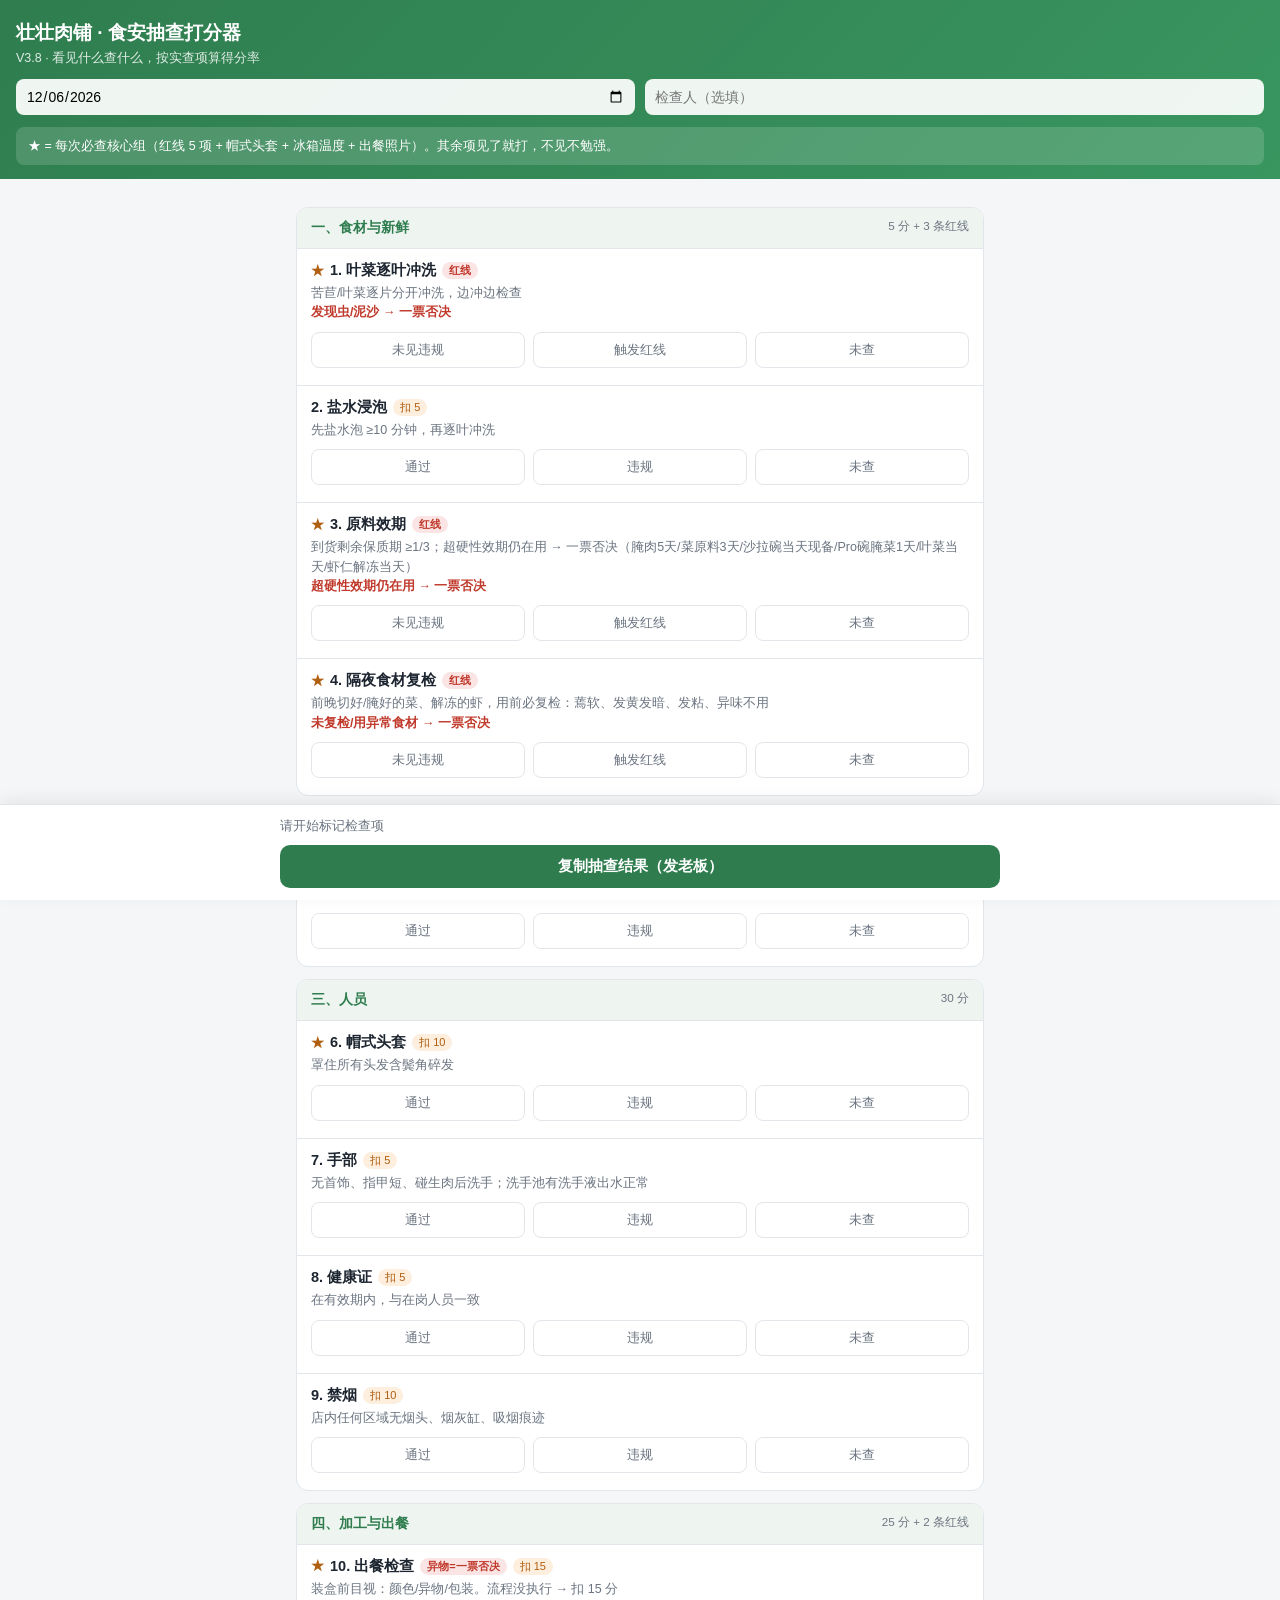
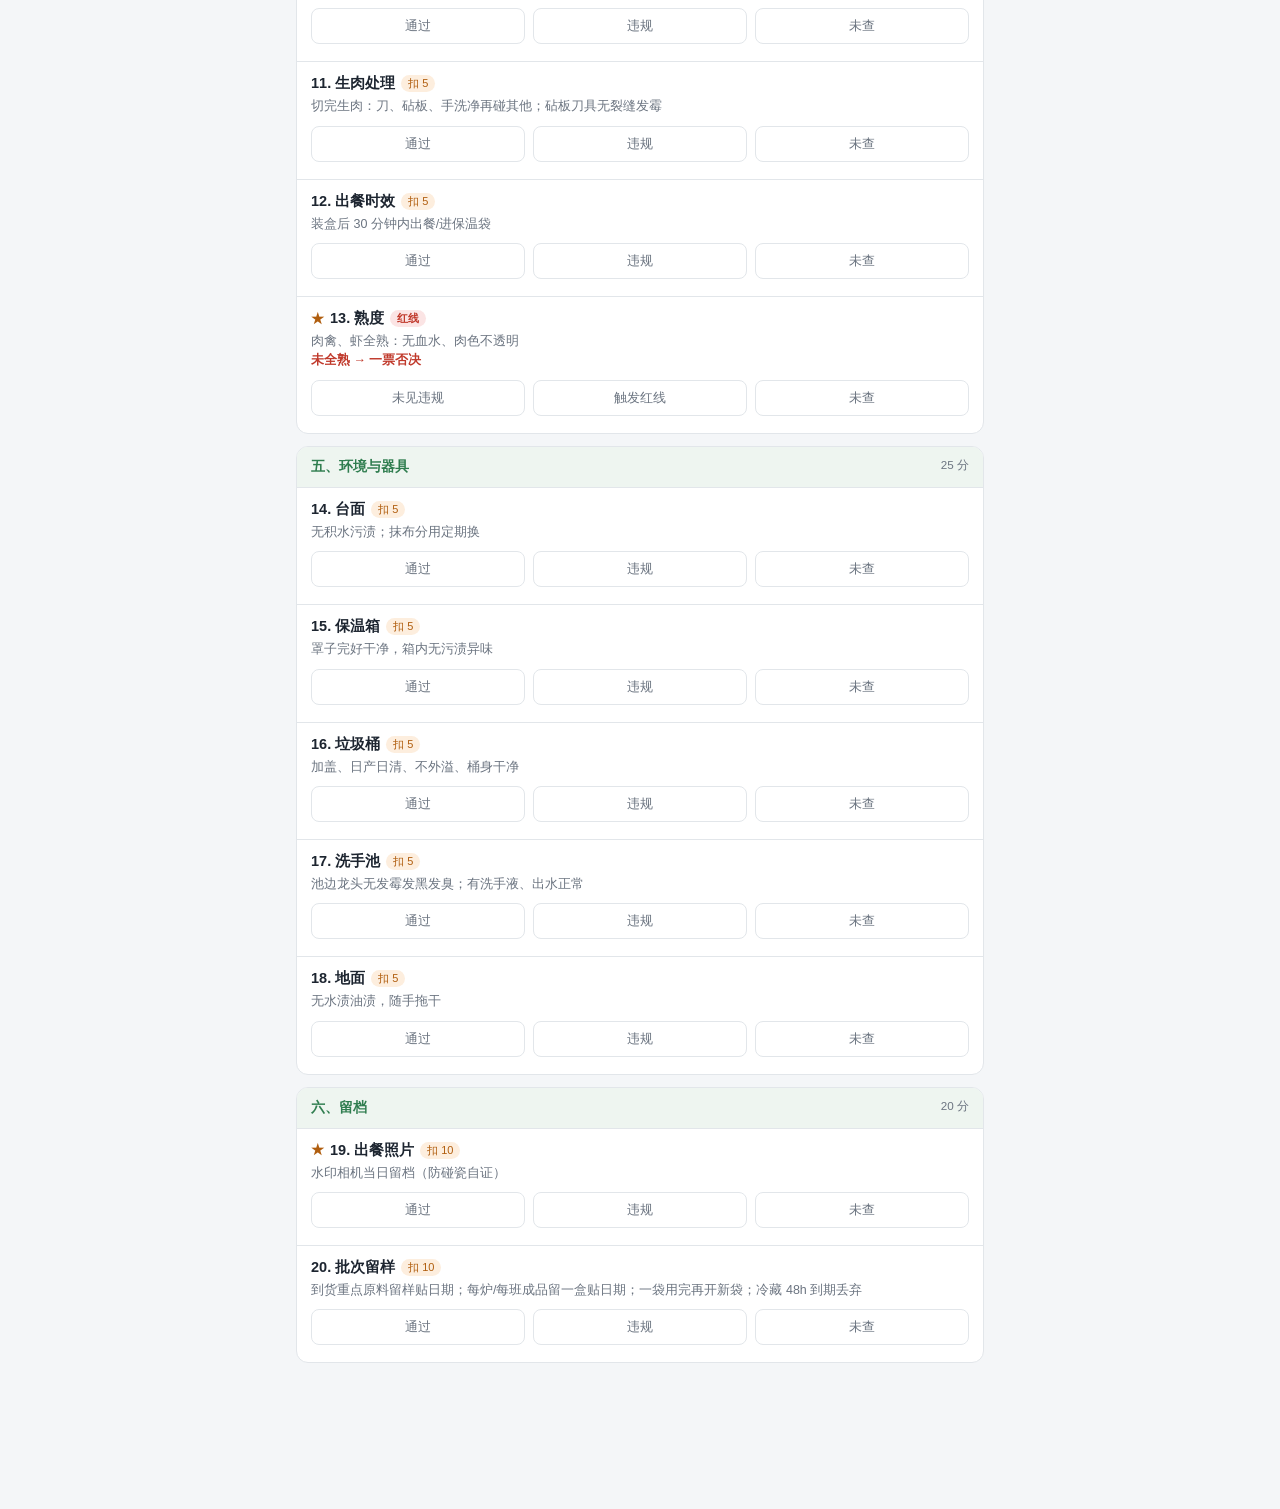
==== audit.html @ 0121dd6d "feat: audit scoring tool" ====
<!DOCTYPE html>
<html lang="zh-CN">
<head>
<meta charset="UTF-8">
<meta name="viewport" content="width=device-width, initial-scale=1.0, viewport-fit=cover">
<title>壮壮肉铺 · 食安抽查打分器</title>
<style>
:root{--primary:#2f7d4f;--red:#c0392b;--bg:#f4f6f8;--card:#fff;--border:#e2e6ea;--gray:#6b7480;--dark:#1d2530;--amber:#b8860b;}
*{box-sizing:border-box;margin:0;padding:0;font-family:-apple-system,BlinkMacSystemFont,"PingFang SC","Microsoft YaHei",sans-serif;}
body{background:var(--bg);color:var(--dark);padding-bottom:130px;}
.wrap{max-width:720px;margin:0 auto;padding:16px;}
header{padding:20px 16px 14px;background:linear-gradient(135deg,#2f7d4f,#39965f);color:#fff;}
header h1{font-size:19px;font-weight:600;}
header p{font-size:12.5px;opacity:.85;margin-top:4px;}
.meta{display:flex;gap:10px;margin-top:12px;}
.meta input{flex:1;padding:9px 10px;border:none;border-radius:8px;font-size:14px;background:rgba(255,255,255,.92);}
.core-tip{margin:12px 0 0;padding:9px 12px;border-radius:8px;background:rgba(255,255,255,.15);font-size:12.5px;line-height:1.6;}
.sec{background:var(--card);border-radius:12px;margin-top:12px;overflow:hidden;border:1px solid var(--border);}
.sec-title{padding:11px 14px;font-size:14px;font-weight:600;background:#eef5f0;color:var(--primary);display:flex;justify-content:space-between;}
.sec-title small{font-weight:400;color:var(--gray);}
.item{padding:12px 14px;border-top:1px solid var(--border);}
.item-name{font-size:14.5px;font-weight:600;display:flex;align-items:center;gap:6px;flex-wrap:wrap;}
.pt{font-size:11px;padding:1px 7px;border-radius:10px;background:#e8edf1;color:var(--gray);font-weight:400;}
.pt.big{background:#fdeede;color:#b05e0f;}
.red-tag{font-size:11px;padding:1px 7px;border-radius:10px;background:#fbe4e4;color:var(--red);font-weight:600;}
.star{color:#b05e0f;font-size:13px;}
.std{font-size:12.5px;color:var(--gray);margin-top:4px;line-height:1.55;}
.btns{display:flex;gap:8px;margin-top:9px;}
.btns button{flex:1;padding:8px 0;border-radius:8px;border:1.5px solid var(--border);background:#fff;font-size:13px;color:var(--gray);}
.btns button.on-pass{border-color:var(--primary);background:#e9f5ee;color:var(--primary);font-weight:600;}
.btns button.on-fail{border-color:var(--red);background:#fdecec;color:var(--red);font-weight:600;}
.btns button.on-skip{border-color:#4a5566;background:#4a5566;color:#fff;font-weight:600;}
.ded-list{margin-top:5px;font-size:12.5px;color:var(--red);line-height:1.5;}
.bar{position:fixed;left:0;right:0;bottom:0;background:#fff;border-top:1px solid var(--border);box-shadow:0 -4px 16px rgba(0,0,0,.07);padding:12px 16px calc(12px + env(safe-area-inset-bottom));}
.bar-in{max-width:720px;margin:0 auto;}
.stats{display:flex;gap:16px;align-items:baseline;flex-wrap:wrap;font-size:13px;color:var(--gray);}
.rate{font-size:26px;font-weight:700;color:var(--dark);}
.grade{font-size:13px;font-weight:600;padding:3px 10px;border-radius:8px;background:#e8edf1;}
.grade.g-ok{background:#e9f5ee;color:var(--primary);}
.grade.g-pass{background:#fdeede;color:#b05e0f;}
.grade.g-bad{background:#fdecec;color:var(--red);}
.copybtn{margin-top:10px;width:100%;padding:12px;border:none;border-radius:10px;background:var(--primary);color:#fff;font-size:15px;font-weight:600;}
.copybtn:active{transform:scale(.99);}
.toast{position:fixed;left:50%;bottom:150px;transform:translateX(-50%);background:rgba(29,37,48,.9);color:#fff;font-size:13px;padding:9px 18px;border-radius:20px;opacity:0;transition:opacity .25s;pointer-events:none;}
.toast.show{opacity:1;}
.rule{font-size:12px;color:var(--gray);margin-top:2px;}
</style>
</head>
<body>
<header>
  <h1>壮壮肉铺 · 食安抽查打分器</h1>
  <p>V3.8 · 看见什么查什么，按实查项算得分率</p>
  <div class="meta">
    <input id="m-date" type="date">
    <input id="m-name" placeholder="检查人（选填）">
  </div>
  <div class="core-tip">★ = 每次必查核心组（红线 5 项 + 帽式头套 + 冰箱温度 + 出餐照片）。其余项见了就打，不见不勉强。</div>
</header>
<div class="wrap" id="list"></div>
<div class="bar"><div class="bar-in">
  <div class="stats" id="stats">请开始标记检查项</div>
  <button class="copybtn" id="copy">复制抽查结果（发老板）</button>
</div></div>
<div class="toast" id="toast">已复制</div>
<script>
const CORE = new Set([1,3,4,6,10,13,19]);
const DATA = [
 {sec:'一、食材与新鲜',sum:'5 分 + 3 条红线',items:[
  {no:1,name:'叶菜逐叶冲洗',std:'苦苣/叶菜逐片分开冲洗，边冲边检查',pts:0,red:true,redDesc:'发现虫/泥沙 → 一票否决'},
  {no:2,name:'盐水浸泡',std:'先盐水泡 ≥10 分钟，再逐叶冲洗',pts:5},
  {no:3,name:'原料效期',std:'到货剩余保质期 ≥1/3；超硬性效期仍在用 → 一票否决（腌肉5天/菜原料3天/沙拉碗当天现备/Pro碗腌菜1天/叶菜当天/虾仁解冻当天）',pts:0,red:true,redDesc:'超硬性效期仍在用 → 一票否决'},
  {no:4,name:'隔夜食材复检',std:'前晚切好/腌好的菜、解冻的虾，用前必复检：蔫软、发黄发暗、发粘、异味不用',pts:0,red:true,redDesc:'未复检/用异常食材 → 一票否决'},
 ]},
 {sec:'二、储存',sum:'5 分',items:[
  {no:5,name:'冰箱温度',std:'冷藏 0~4°C，冷冻 ≤-18°C，现场实测',pts:5},
 ]},
 {sec:'三、人员',sum:'30 分',items:[
  {no:6,name:'帽式头套',std:'罩住所有头发含鬓角碎发',pts:10},
  {no:7,name:'手部',std:'无首饰、指甲短、碰生肉后洗手；洗手池有洗手液出水正常',pts:5},
  {no:8,name:'健康证',std:'在有效期内，与在岗人员一致',pts:5},
  {no:9,name:'禁烟',std:'店内任何区域无烟头、烟灰缸、吸烟痕迹',pts:10},
 ]},
 {sec:'四、加工与出餐',sum:'25 分 + 2 条红线',items:[
  {no:10,name:'出餐检查',std:'装盒前目视：颜色/异物/包装。流程没执行 → 扣 15 分',pts:15,redLabel:'异物=一票否决'},
  {no:11,name:'生肉处理',std:'切完生肉：刀、砧板、手洗净再碰其他；砧板刀具无裂缝发霉',pts:5},
  {no:12,name:'出餐时效',std:'装盒后 30 分钟内出餐/进保温袋',pts:5},
  {no:13,name:'熟度',std:'肉禽、虾全熟：无血水、肉色不透明',pts:0,red:true,redDesc:'未全熟 → 一票否决'},
 ]},
 {sec:'五、环境与器具',sum:'25 分',items:[
  {no:14,name:'台面',std:'无积水污渍；抹布分用定期换',pts:5},
  {no:15,name:'保温箱',std:'罩子完好干净，箱内无污渍异味',pts:5},
  {no:16,name:'垃圾桶',std:'加盖、日产日清、不外溢、桶身干净',pts:5},
  {no:17,name:'洗手池',std:'池边龙头无发霉发黑发臭；有洗手液、出水正常',pts:5},
  {no:18,name:'地面',std:'无水渍油渍，随手拖干',pts:5},
 ]},
 {sec:'六、留档',sum:'20 分',items:[
  {no:19,name:'出餐照片',std:'水印相机当日留档（防碰瓷自证）',pts:10},
  {no:20,name:'批次留样',std:'到货重点原料留样贴日期；每炉/每班成品留一盒贴日期；一袋用完再开新袋；冷藏 48h 到期丢弃',pts:10,dedNote:'缺生样 -10 / 缺熟样 -10'},
 ]},
];
const state = {}; // no -> 'pass'|'fail'|'skip'   红线项 fail = 触发红线
DATA.forEach(s=>s.items.forEach(i=>state[i.no]=null));
const listEl = document.getElementById('list');
DATA.forEach(sec=>{
  const box = document.createElement('div'); box.className='sec';
  box.innerHTML = `<div class="sec-title"><span>${sec.sec}</span><small>${sec.sum}</small></div>`;
  sec.items.forEach(it=>{
    const d = document.createElement('div'); d.className='item';
    d.innerHTML = `
      <div class="item-name">${CORE.has(it.no)?'<span class="star">★</span>':''}${it.no}. ${it.name}
        ${it.red?'<span class="red-tag">红线</span>':''}${it.redLabel?`<span class="red-tag">${it.redLabel}</span>`:''}
        ${it.pts?`<span class="pt big">扣 ${it.pts}</span>`:''}
      </div>
      <div class="std">${it.std}${it.redDesc?`<br><b style="color:var(--red)">${it.redDesc}</b>`:''}</div>
      <div class="btns" data-no="${it.no}">
        <button data-v="pass">${it.red?'未见违规':'通过'}</button>
        <button data-v="fail">${it.red?'触发红线':'违规'}</button>
        <button data-v="skip">未查</button>
      </div>
      <div class="ded-list" id="ded-${it.no}"></div>`;
    box.appendChild(d);
  });
  listEl.appendChild(box);
});
document.querySelectorAll('.item').forEach(item=>{
  const no = +item.querySelector('.btns').dataset.no;
  const btns = item.querySelectorAll('.btns button');
  btns.forEach(b=>b.addEventListener('click',()=>{
    const v = b.dataset.v;
    state[no] = (state[no]===v) ? null : v;
    btns.forEach(x=>x.classList.remove('on-pass','on-fail','on-skip'));
    if(state[no]) b.classList.add(state[no]==='pass'?'on-pass':state[no]==='fail'?'on-fail':'on-skip');
    calc();
  }));
});
const allItems = DATA.flatMap(s=>s.items);
function findItem(no){return allItems.find(i=>i.no===no);}
function calc(){
  let earns=0, ded=0, checked=0, fails=[], redHit=null;
  allItems.forEach(it=>{
    const st = state[it.no];
    if(st==='pass'){checked++;}
    else if(st==='fail'){
      checked++;
      if(it.red){redHit = it.redDesc || (it.no===10?'餐品中发现异物 → 一票否决':'');}
      else{earns+=it.pts;ded+=it.pts;fails.push(`${it.no}.${it.name} -${it.pts}`);}
      const box=document.getElementById('ded-'+it.no); if(box) box.textContent = it.red?(it.redDesc||'触发红线'):(it.dedNote||(`扣 ${it.pts} 分`)); else if(box)box.textContent='';
    } else if(st==='skip'){checked++;}
    else {const box=document.getElementById('ded-'+it.no); if(box) box.textContent='';}
    if(st==='pass'||st==='skip'){const box=document.getElementById('ded-'+it.no); if(box) box.textContent='';}
    if(st==='pass' && !it.red) earns += it.pts;
  });
  const coreMissing = [...CORE].filter(no=>!state[no]).length;
  const st = document.getElementById('stats');
  if(checked===0){st.innerHTML='请开始标记检查项';return;}
  let rate, grade, gcls;
  if(redHit){rate=0;grade='触发红线：停业整改';gcls='g-bad';}
  else if(earns===0){st.innerHTML='当前实查项均为红线项，请再查一些计分项';return;}
  else{
    rate = (earns-ded)/earns*100;
    grade = rate>=90?'优':rate>=80?'合格':rate>=70?'一周内整改':'停业整改';
    gcls = rate>=90?'g-ok':rate>=80?'g-pass':rate>=70?'g-pass':'g-bad';
  }
  st.innerHTML = `<span class="rate">${rate.toFixed(0)}%</span><span class="grade ${gcls}">${grade}</span>
    <span>实查 ${checked} 项 · 应得 ${earns} · 已扣 ${ded}</span>
    ${coreMissing?`<span style="color:var(--amber)">⚠ 核心组未查 ${coreMissing} 项</span>`:`<span style="color:var(--primary)">核心组已查齐</span>`}`;
  window.__result = {checked,earns,ded,fails,redHit,rate,grade,coreMissing};
}
document.getElementById('copy').addEventListener('click',()=>{
  const r = window.__result;
  if(!r){toast('还没有检查结果');return;}
  const dateEl = document.getElementById('m-date');
  const name = document.getElementById('m-name').value;
  const dt = dateEl.value ? dateEl.value : new Date().toISOString().slice(0,10);
  const lines = [
    '【食安抽查 · 壮壮肉铺】',
    `日期：${dt}` + (name?` · 检查人：${name}`:''),
    `实查：${r.checked} 项（应得 ${r.earns} 分，扣 ${r.ded} 分）`,
  ];
  if(r.redHit) lines.push(`红线触发：${r.redHit}`);
  else if(r.fails.length) lines.push(`扣分项：${r.fails.join('；')}`);
  else lines.push('扣分项：无');
  lines.push(`得分率：${r.rate.toFixed(0)}% → ${r.grade}`);
  if(r.coreMissing) lines.push(`备注：核心组尚有 ${r.coreMissing} 项未查`);
  const text = lines.join('\n');
  if(navigator.clipboard && navigator.clipboard.writeText){
    navigator.clipboard.writeText(text).then(()=>toast('已复制，可粘贴发老板')).catch(()=>fallback(text));
  } else fallback(text);
  function fallback(t){
    const ta=document.createElement('textarea');ta.value=t;document.body.appendChild(ta);ta.select();
    try{document.execCommand('copy');toast('已复制，可粘贴发老板');}catch(e){toast('复制失败，请截图');}
    ta.remove();
  }
});
function toast(s){const t=document.getElementById('toast');t.textContent=s;t.classList.add('show');setTimeout(()=>t.classList.remove('show'),1800);}
document.getElementById('m-date').value = new Date().toISOString().slice(0,10);
calc();
</script>
</body>
</html>
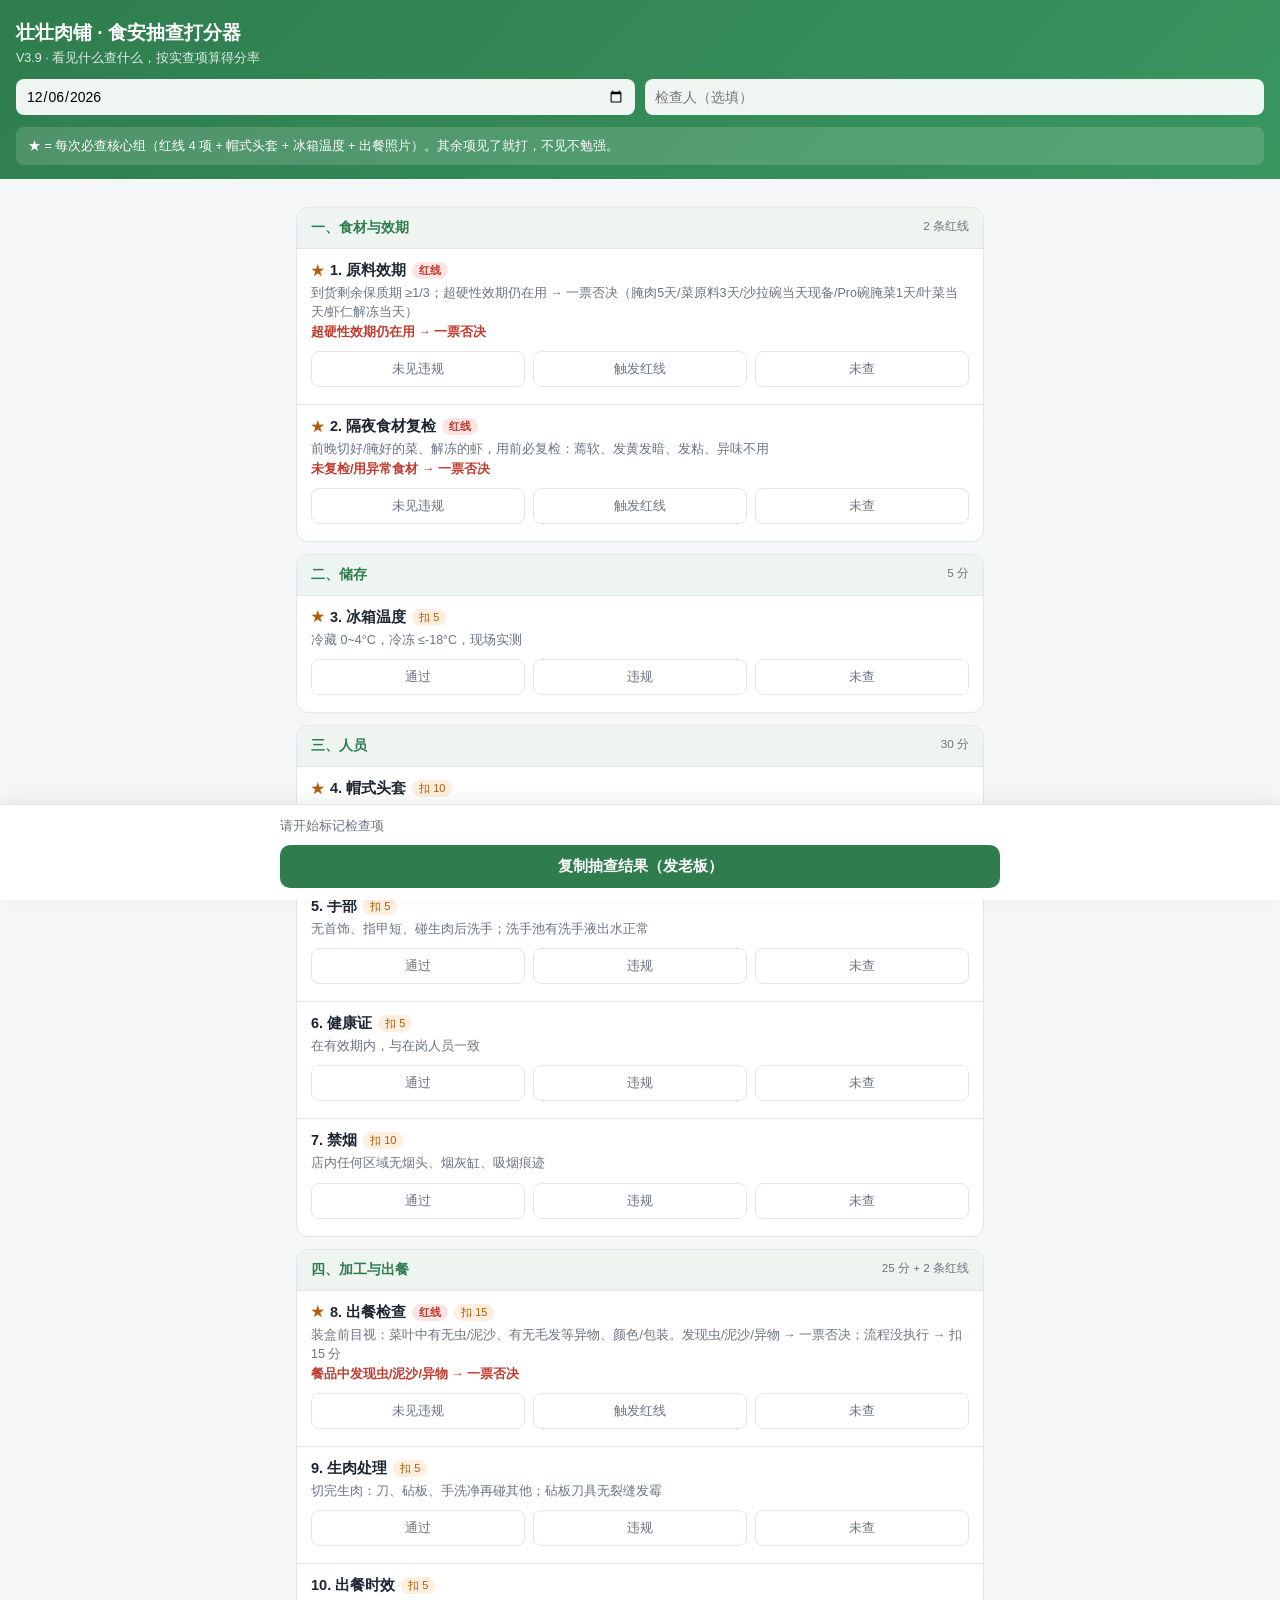
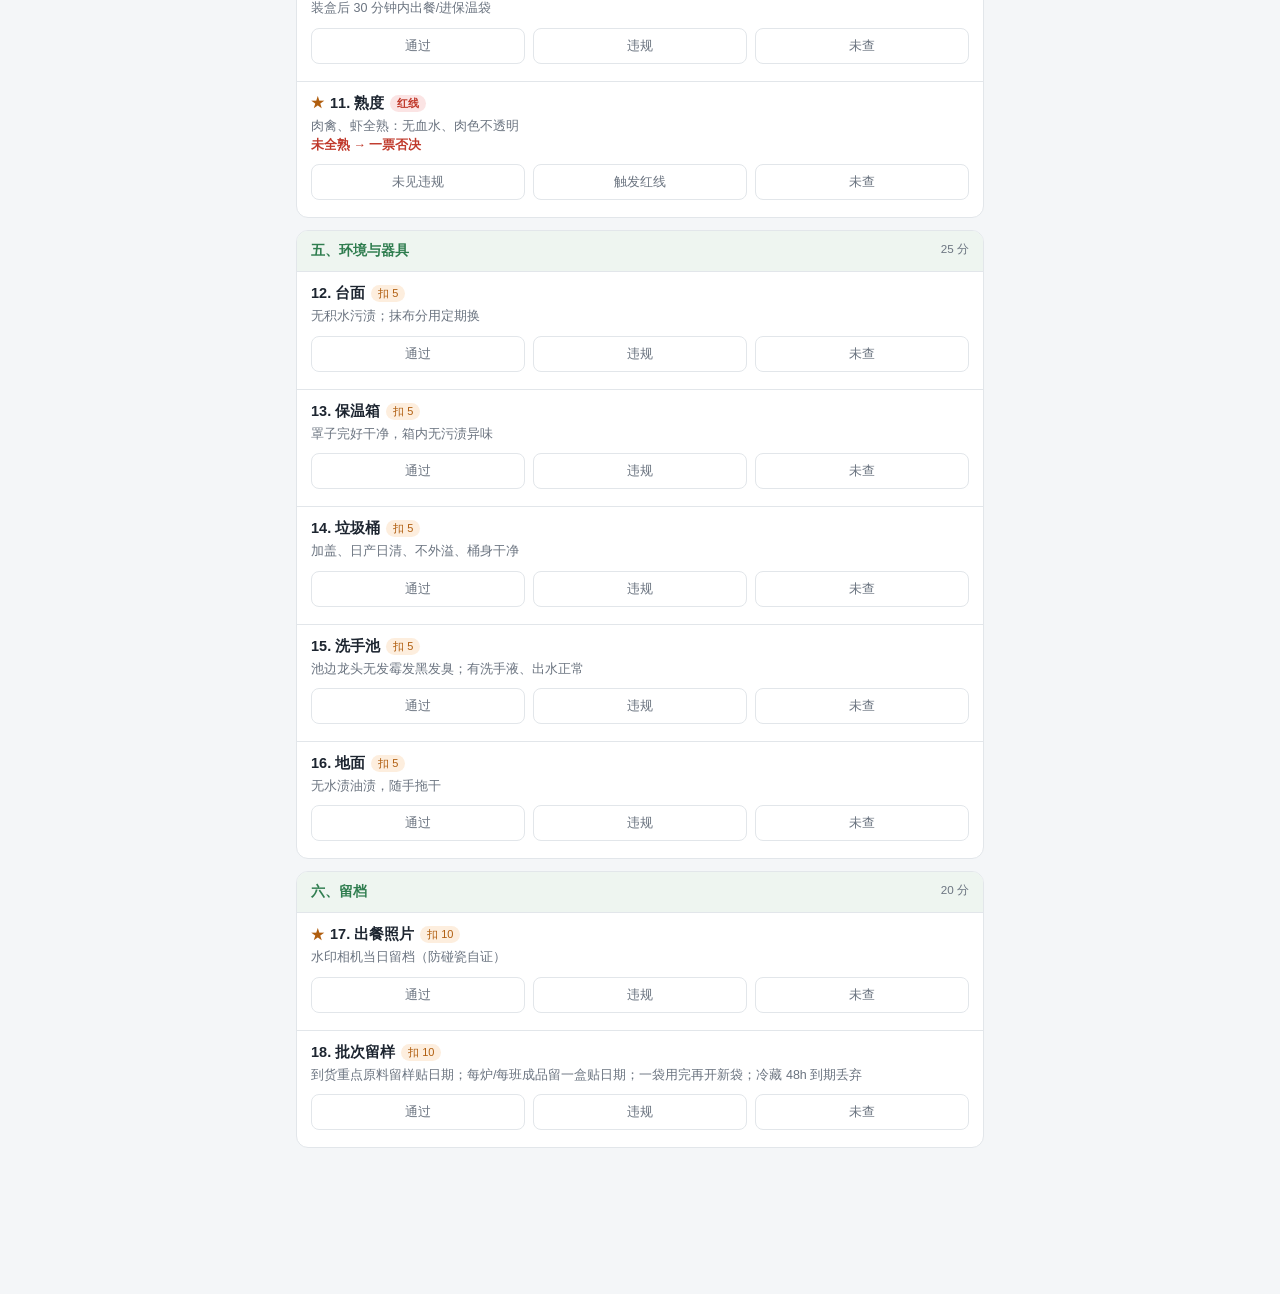
==== commit 09eddf8d: "feat: audit v3.9 merge washing items into serving red line" ====
--- a/audit.html
+++ b/audit.html
@@ -49,12 +49,12 @@
 <body>
 <header>
   <h1>壮壮肉铺 · 食安抽查打分器</h1>
-  <p>V3.8 · 看见什么查什么，按实查项算得分率</p>
+  <p>V3.9 · 看见什么查什么，按实查项算得分率</p>
   <div class="meta">
     <input id="m-date" type="date">
     <input id="m-name" placeholder="检查人（选填）">
   </div>
-  <div class="core-tip">★ = 每次必查核心组（红线 5 项 + 帽式头套 + 冰箱温度 + 出餐照片）。其余项见了就打，不见不勉强。</div>
+  <div class="core-tip">★ = 每次必查核心组（红线 4 项 + 帽式头套 + 冰箱温度 + 出餐照片）。其余项见了就打，不见不勉强。</div>
 </header>
 <div class="wrap" id="list"></div>
 <div class="bar"><div class="bar-in">
@@ -63,39 +63,37 @@
 </div></div>
 <div class="toast" id="toast">已复制</div>
 <script>
-const CORE = new Set([1,3,4,6,10,13,19]);
+const CORE = new Set([1,2,3,4,8,11,17]);
 const DATA = [
- {sec:'一、食材与新鲜',sum:'5 分 + 3 条红线',items:[
-  {no:1,name:'叶菜逐叶冲洗',std:'苦苣/叶菜逐片分开冲洗，边冲边检查',pts:0,red:true,redDesc:'发现虫/泥沙 → 一票否决'},
-  {no:2,name:'盐水浸泡',std:'先盐水泡 ≥10 分钟，再逐叶冲洗',pts:5},
-  {no:3,name:'原料效期',std:'到货剩余保质期 ≥1/3；超硬性效期仍在用 → 一票否决（腌肉5天/菜原料3天/沙拉碗当天现备/Pro碗腌菜1天/叶菜当天/虾仁解冻当天）',pts:0,red:true,redDesc:'超硬性效期仍在用 → 一票否决'},
-  {no:4,name:'隔夜食材复检',std:'前晚切好/腌好的菜、解冻的虾，用前必复检：蔫软、发黄发暗、发粘、异味不用',pts:0,red:true,redDesc:'未复检/用异常食材 → 一票否决'},
+ {sec:'一、食材与效期',sum:'2 条红线',items:[
+  {no:1,name:'原料效期',std:'到货剩余保质期 ≥1/3；超硬性效期仍在用 → 一票否决（腌肉5天/菜原料3天/沙拉碗当天现备/Pro碗腌菜1天/叶菜当天/虾仁解冻当天）',pts:0,red:true,redDesc:'超硬性效期仍在用 → 一票否决'},
+  {no:2,name:'隔夜食材复检',std:'前晚切好/腌好的菜、解冻的虾，用前必复检：蔫软、发黄发暗、发粘、异味不用',pts:0,red:true,redDesc:'未复检/用异常食材 → 一票否决'},
  ]},
  {sec:'二、储存',sum:'5 分',items:[
-  {no:5,name:'冰箱温度',std:'冷藏 0~4°C，冷冻 ≤-18°C，现场实测',pts:5},
+  {no:3,name:'冰箱温度',std:'冷藏 0~4°C，冷冻 ≤-18°C，现场实测',pts:5},
  ]},
  {sec:'三、人员',sum:'30 分',items:[
-  {no:6,name:'帽式头套',std:'罩住所有头发含鬓角碎发',pts:10},
-  {no:7,name:'手部',std:'无首饰、指甲短、碰生肉后洗手；洗手池有洗手液出水正常',pts:5},
-  {no:8,name:'健康证',std:'在有效期内，与在岗人员一致',pts:5},
-  {no:9,name:'禁烟',std:'店内任何区域无烟头、烟灰缸、吸烟痕迹',pts:10},
+  {no:4,name:'帽式头套',std:'罩住所有头发含鬓角碎发',pts:10},
+  {no:5,name:'手部',std:'无首饰、指甲短、碰生肉后洗手；洗手池有洗手液出水正常',pts:5},
+  {no:6,name:'健康证',std:'在有效期内，与在岗人员一致',pts:5},
+  {no:7,name:'禁烟',std:'店内任何区域无烟头、烟灰缸、吸烟痕迹',pts:10},
  ]},
  {sec:'四、加工与出餐',sum:'25 分 + 2 条红线',items:[
-  {no:10,name:'出餐检查',std:'装盒前目视：颜色/异物/包装。流程没执行 → 扣 15 分',pts:15,redLabel:'异物=一票否决'},
-  {no:11,name:'生肉处理',std:'切完生肉：刀、砧板、手洗净再碰其他；砧板刀具无裂缝发霉',pts:5},
-  {no:12,name:'出餐时效',std:'装盒后 30 分钟内出餐/进保温袋',pts:5},
-  {no:13,name:'熟度',std:'肉禽、虾全熟：无血水、肉色不透明',pts:0,red:true,redDesc:'未全熟 → 一票否决'},
+  {no:8,name:'出餐检查',std:'装盒前目视：菜叶中有无虫/泥沙、有无毛发等异物、颜色/包装。发现虫/泥沙/异物 → 一票否决；流程没执行 → 扣 15 分',pts:15,red:true,redDesc:'餐品中发现虫/泥沙/异物 → 一票否决'},
+  {no:9,name:'生肉处理',std:'切完生肉：刀、砧板、手洗净再碰其他；砧板刀具无裂缝发霉',pts:5},
+  {no:10,name:'出餐时效',std:'装盒后 30 分钟内出餐/进保温袋',pts:5},
+  {no:11,name:'熟度',std:'肉禽、虾全熟：无血水、肉色不透明',pts:0,red:true,redDesc:'未全熟 → 一票否决'},
  ]},
  {sec:'五、环境与器具',sum:'25 分',items:[
-  {no:14,name:'台面',std:'无积水污渍；抹布分用定期换',pts:5},
-  {no:15,name:'保温箱',std:'罩子完好干净，箱内无污渍异味',pts:5},
-  {no:16,name:'垃圾桶',std:'加盖、日产日清、不外溢、桶身干净',pts:5},
-  {no:17,name:'洗手池',std:'池边龙头无发霉发黑发臭；有洗手液、出水正常',pts:5},
-  {no:18,name:'地面',std:'无水渍油渍，随手拖干',pts:5},
+  {no:12,name:'台面',std:'无积水污渍；抹布分用定期换',pts:5},
+  {no:13,name:'保温箱',std:'罩子完好干净，箱内无污渍异味',pts:5},
+  {no:14,name:'垃圾桶',std:'加盖、日产日清、不外溢、桶身干净',pts:5},
+  {no:15,name:'洗手池',std:'池边龙头无发霉发黑发臭；有洗手液、出水正常',pts:5},
+  {no:16,name:'地面',std:'无水渍油渍，随手拖干',pts:5},
  ]},
  {sec:'六、留档',sum:'20 分',items:[
-  {no:19,name:'出餐照片',std:'水印相机当日留档（防碰瓷自证）',pts:10},
-  {no:20,name:'批次留样',std:'到货重点原料留样贴日期；每炉/每班成品留一盒贴日期；一袋用完再开新袋；冷藏 48h 到期丢弃',pts:10,dedNote:'缺生样 -10 / 缺熟样 -10'},
+  {no:17,name:'出餐照片',std:'水印相机当日留档（防碰瓷自证）',pts:10},
+  {no:18,name:'批次留样',std:'到货重点原料留样贴日期；每炉/每班成品留一盒贴日期；一袋用完再开新袋；冷藏 48h 到期丢弃',pts:10,dedNote:'缺生样 -10 / 缺熟样 -10'},
  ]},
 ];
 const state = {}; // no -> 'pass'|'fail'|'skip'   红线项 fail = 触发红线
@@ -142,7 +140,7 @@
     if(st==='pass'){checked++;}
     else if(st==='fail'){
       checked++;
-      if(it.red){redHit = it.redDesc || (it.no===10?'餐品中发现异物 → 一票否决':'');}
+      if(it.red){redHit = it.redDesc || '触发红线';}
       else{earns+=it.pts;ded+=it.pts;fails.push(`${it.no}.${it.name} -${it.pts}`);}
       const box=document.getElementById('ded-'+it.no); if(box) box.textContent = it.red?(it.redDesc||'触发红线'):(it.dedNote||(`扣 ${it.pts} 分`)); else if(box)box.textContent='';
     } else if(st==='skip'){checked++;}
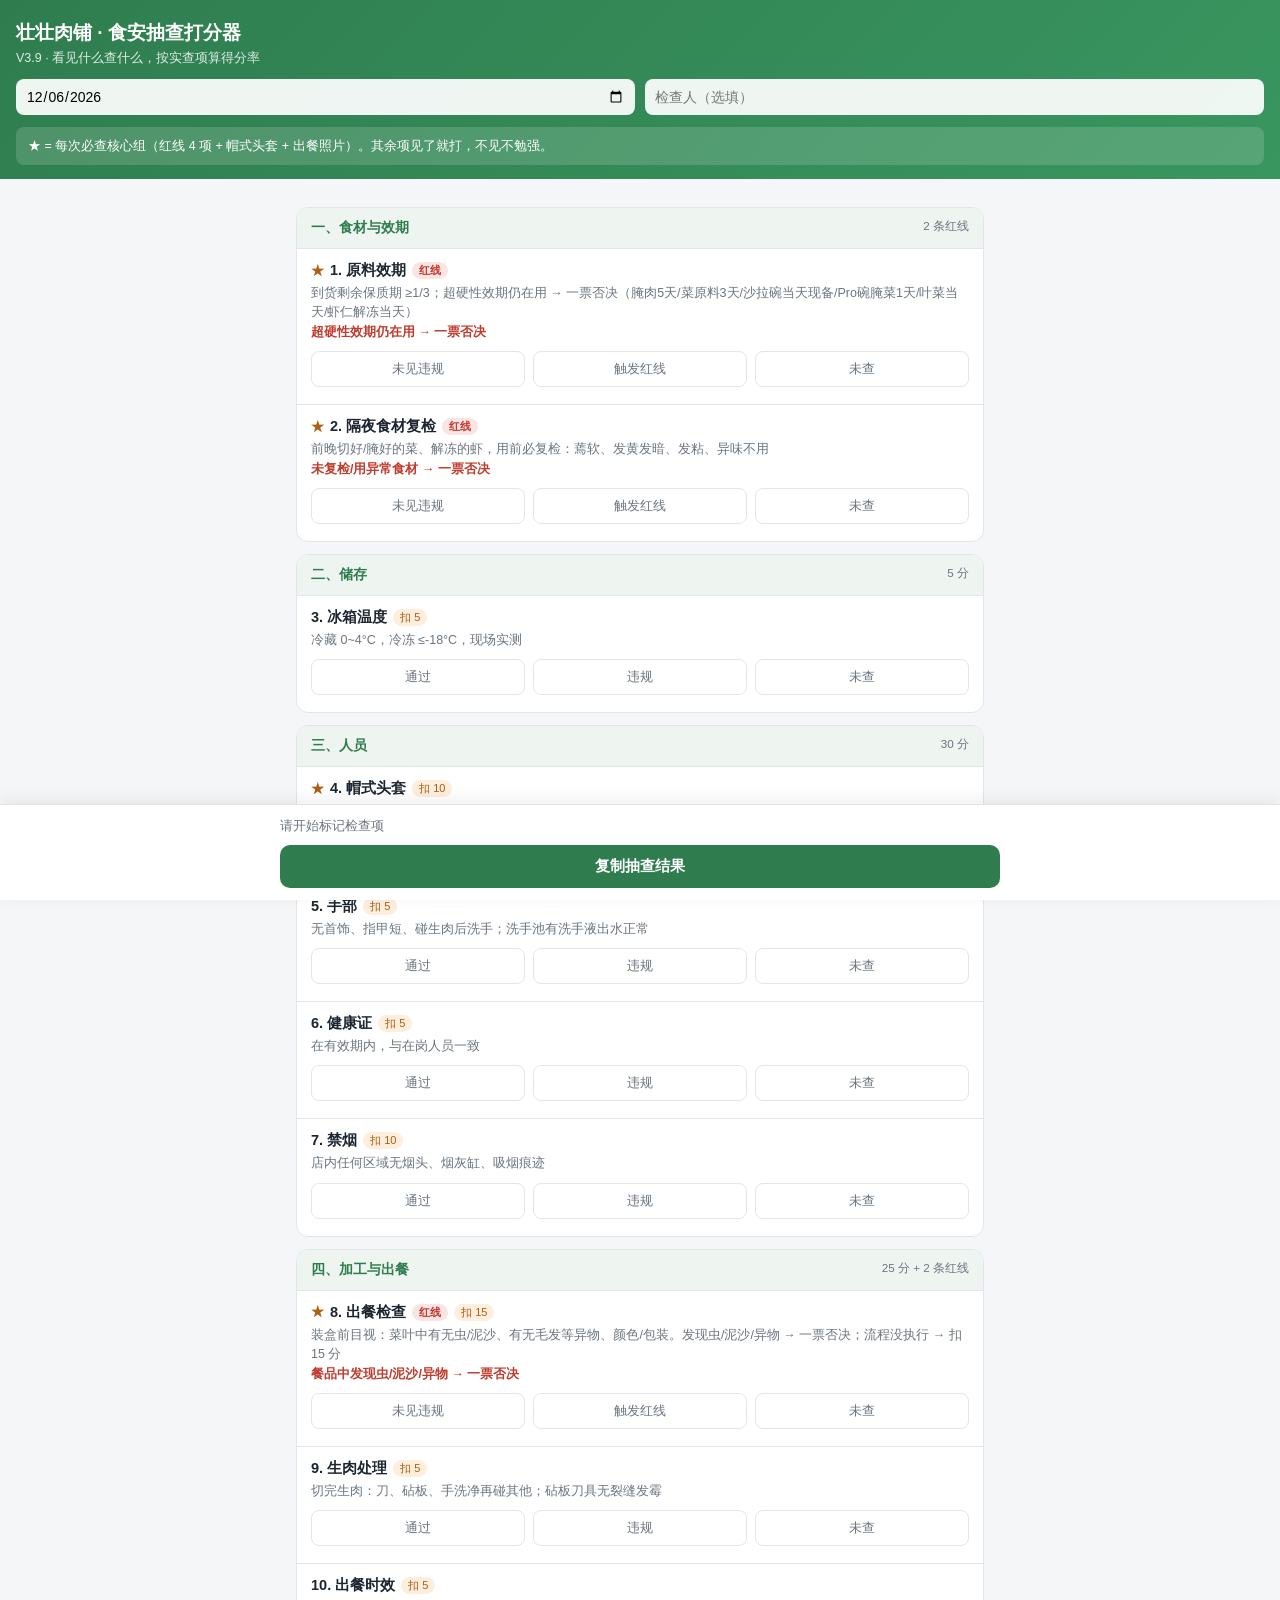
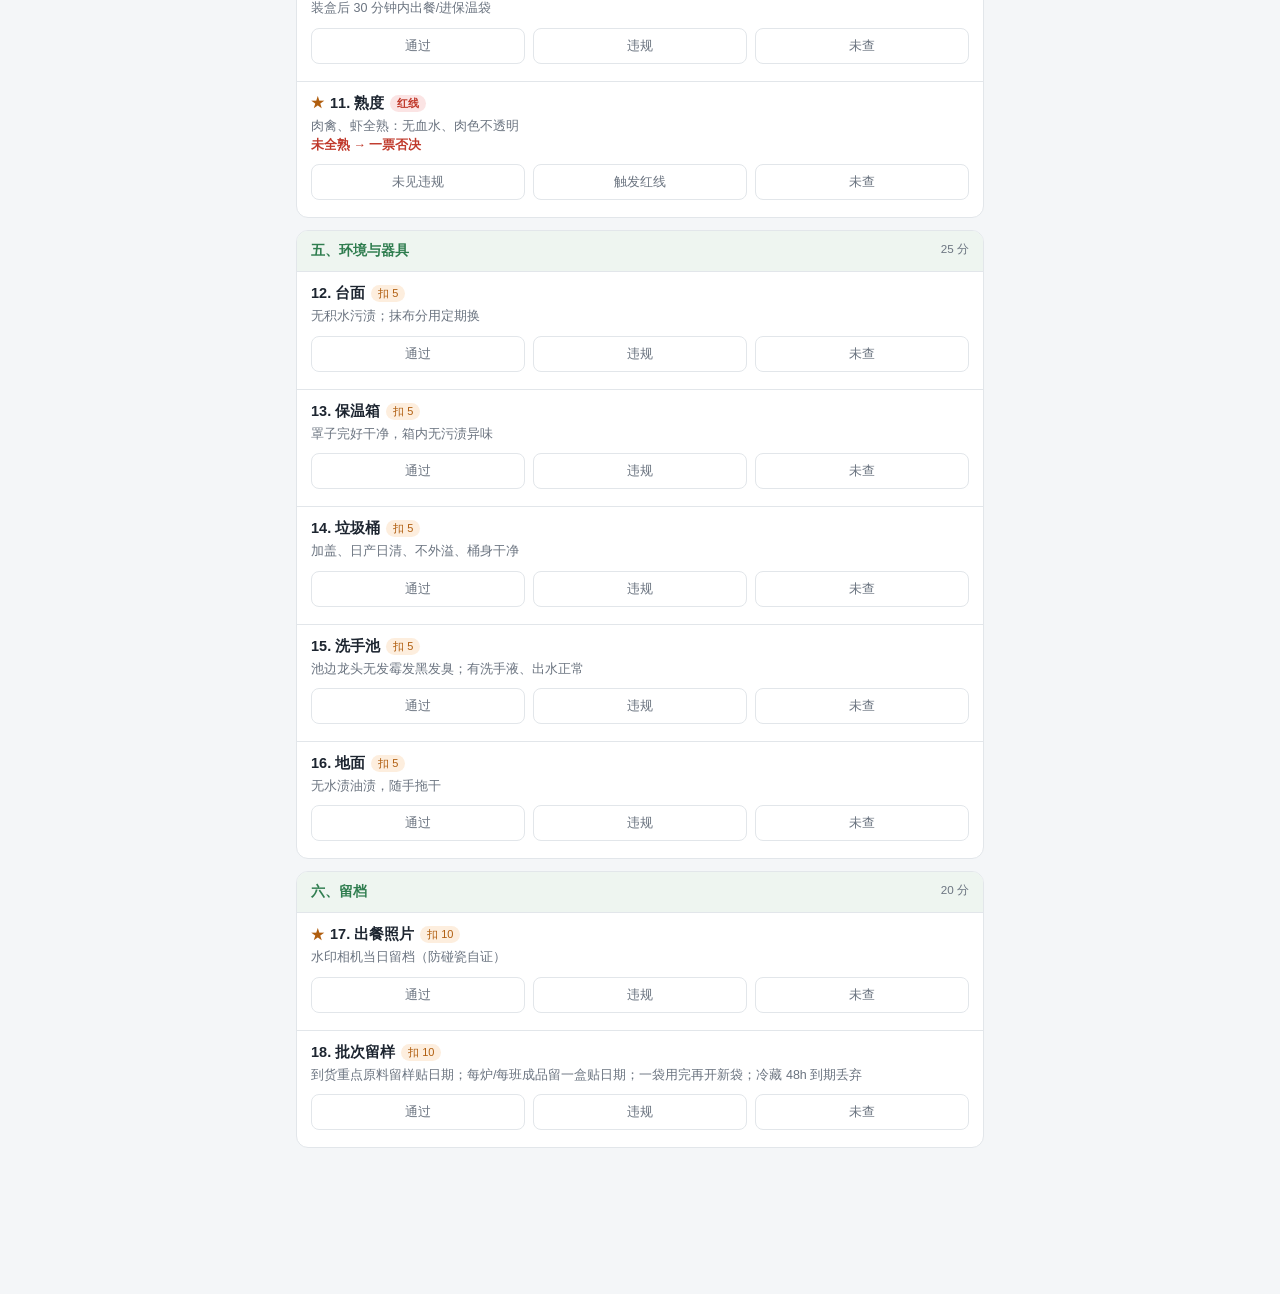
==== commit 2ef98f9e: "fix: fridge temp out of core set; simplify copy button" ====
--- a/audit.html
+++ b/audit.html
@@ -54,16 +54,16 @@
     <input id="m-date" type="date">
     <input id="m-name" placeholder="检查人（选填）">
   </div>
-  <div class="core-tip">★ = 每次必查核心组（红线 4 项 + 帽式头套 + 冰箱温度 + 出餐照片）。其余项见了就打，不见不勉强。</div>
+  <div class="core-tip">★ = 每次必查核心组（红线 4 项 + 帽式头套 + 出餐照片）。其余项见了就打，不见不勉强。</div>
 </header>
 <div class="wrap" id="list"></div>
 <div class="bar"><div class="bar-in">
   <div class="stats" id="stats">请开始标记检查项</div>
-  <button class="copybtn" id="copy">复制抽查结果（发老板）</button>
+  <button class="copybtn" id="copy">复制抽查结果</button>
 </div></div>
 <div class="toast" id="toast">已复制</div>
 <script>
-const CORE = new Set([1,2,3,4,8,11,17]);
+const CORE = new Set([1,2,4,8,11,17]);
 const DATA = [
  {sec:'一、食材与效期',sum:'2 条红线',items:[
   {no:1,name:'原料效期',std:'到货剩余保质期 ≥1/3；超硬性效期仍在用 → 一票否决（腌肉5天/菜原料3天/沙拉碗当天现备/Pro碗腌菜1天/叶菜当天/虾仁解冻当天）',pts:0,red:true,redDesc:'超硬性效期仍在用 → 一票否决'},
@@ -182,11 +182,11 @@
   if(r.coreMissing) lines.push(`备注：核心组尚有 ${r.coreMissing} 项未查`);
   const text = lines.join('\n');
   if(navigator.clipboard && navigator.clipboard.writeText){
-    navigator.clipboard.writeText(text).then(()=>toast('已复制，可粘贴发老板')).catch(()=>fallback(text));
+    navigator.clipboard.writeText(text).then(()=>toast('已复制，可粘贴')).catch(()=>fallback(text));
   } else fallback(text);
   function fallback(t){
     const ta=document.createElement('textarea');ta.value=t;document.body.appendChild(ta);ta.select();
-    try{document.execCommand('copy');toast('已复制，可粘贴发老板');}catch(e){toast('复制失败，请截图');}
+    try{document.execCommand('copy');toast('已复制，可粘贴');}catch(e){toast('复制失败，请截图');}
     ta.remove();
   }
 });
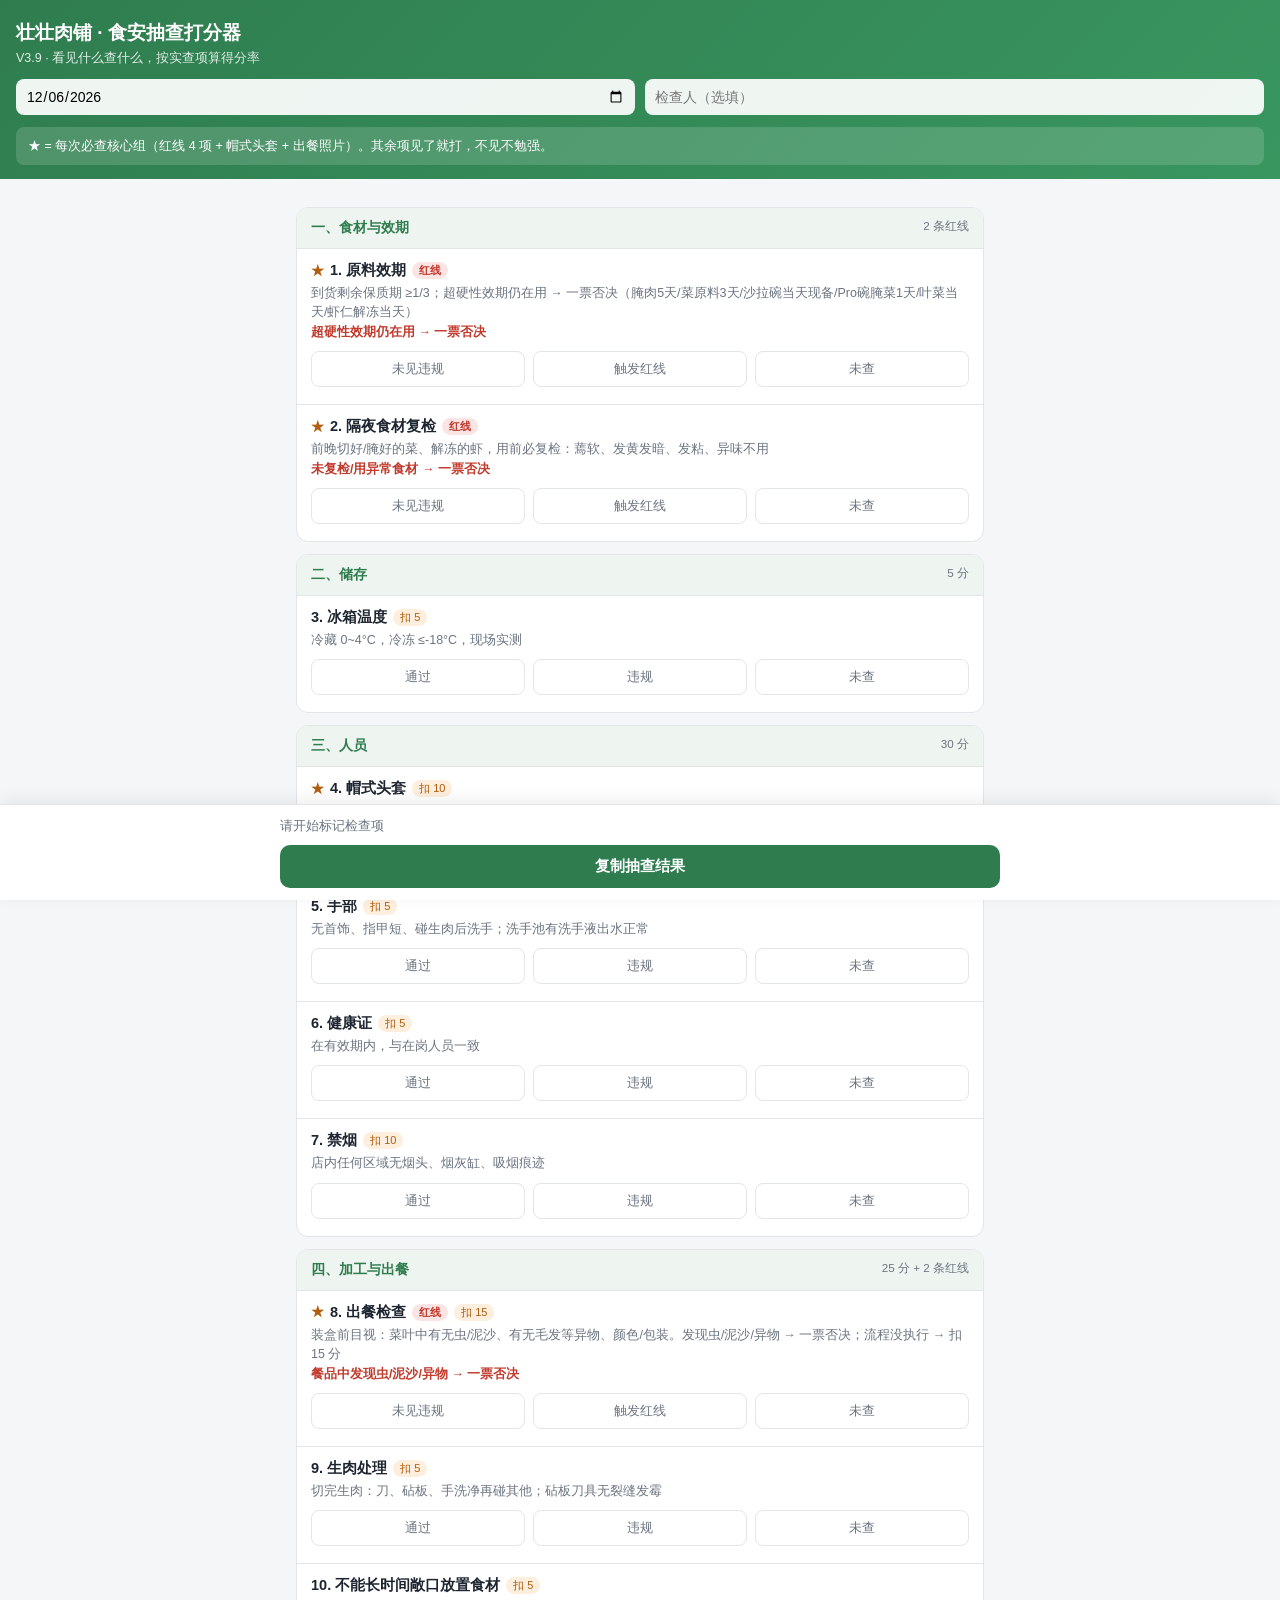
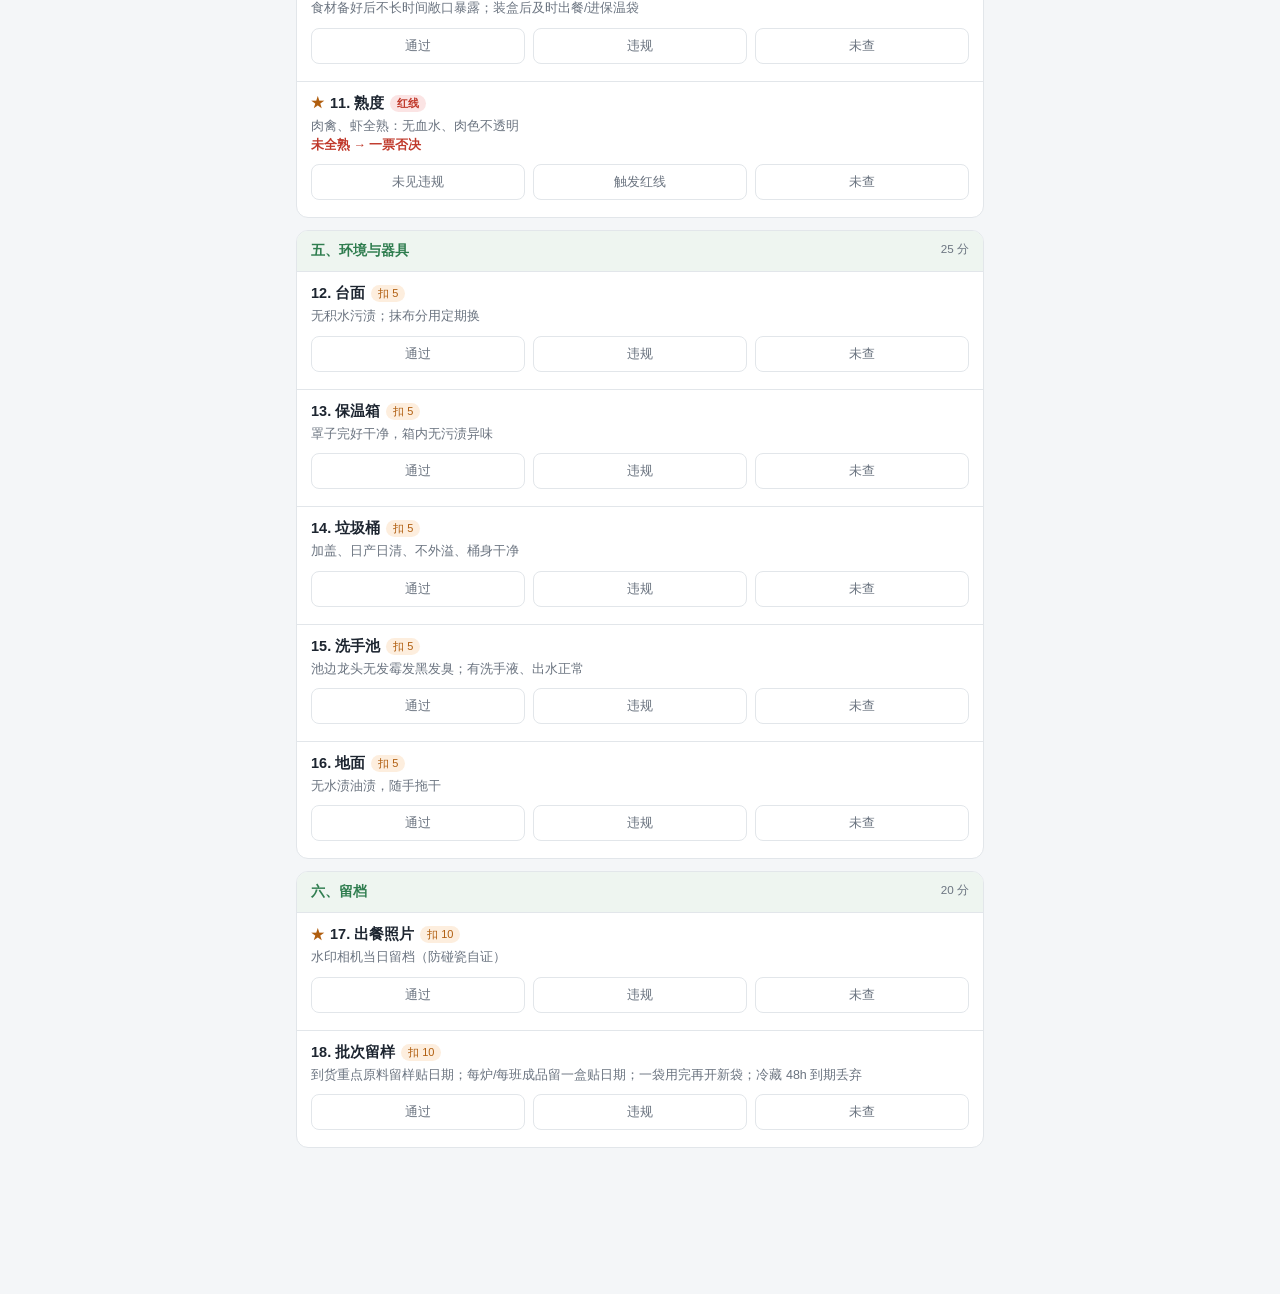
==== commit 747bb056: "fix: item 10 rename to no long open-air exposure" ====
--- a/audit.html
+++ b/audit.html
@@ -81,7 +81,7 @@
  {sec:'四、加工与出餐',sum:'25 分 + 2 条红线',items:[
   {no:8,name:'出餐检查',std:'装盒前目视：菜叶中有无虫/泥沙、有无毛发等异物、颜色/包装。发现虫/泥沙/异物 → 一票否决；流程没执行 → 扣 15 分',pts:15,red:true,redDesc:'餐品中发现虫/泥沙/异物 → 一票否决'},
   {no:9,name:'生肉处理',std:'切完生肉：刀、砧板、手洗净再碰其他；砧板刀具无裂缝发霉',pts:5},
-  {no:10,name:'出餐时效',std:'装盒后 30 分钟内出餐/进保温袋',pts:5},
+  {no:10,name:'不能长时间敞口放置食材',std:'食材备好后不长时间敞口暴露；装盒后及时出餐/进保温袋',pts:5,dedNote:'违规扣 5'},
   {no:11,name:'熟度',std:'肉禽、虾全熟：无血水、肉色不透明',pts:0,red:true,redDesc:'未全熟 → 一票否决'},
  ]},
  {sec:'五、环境与器具',sum:'25 分',items:[
